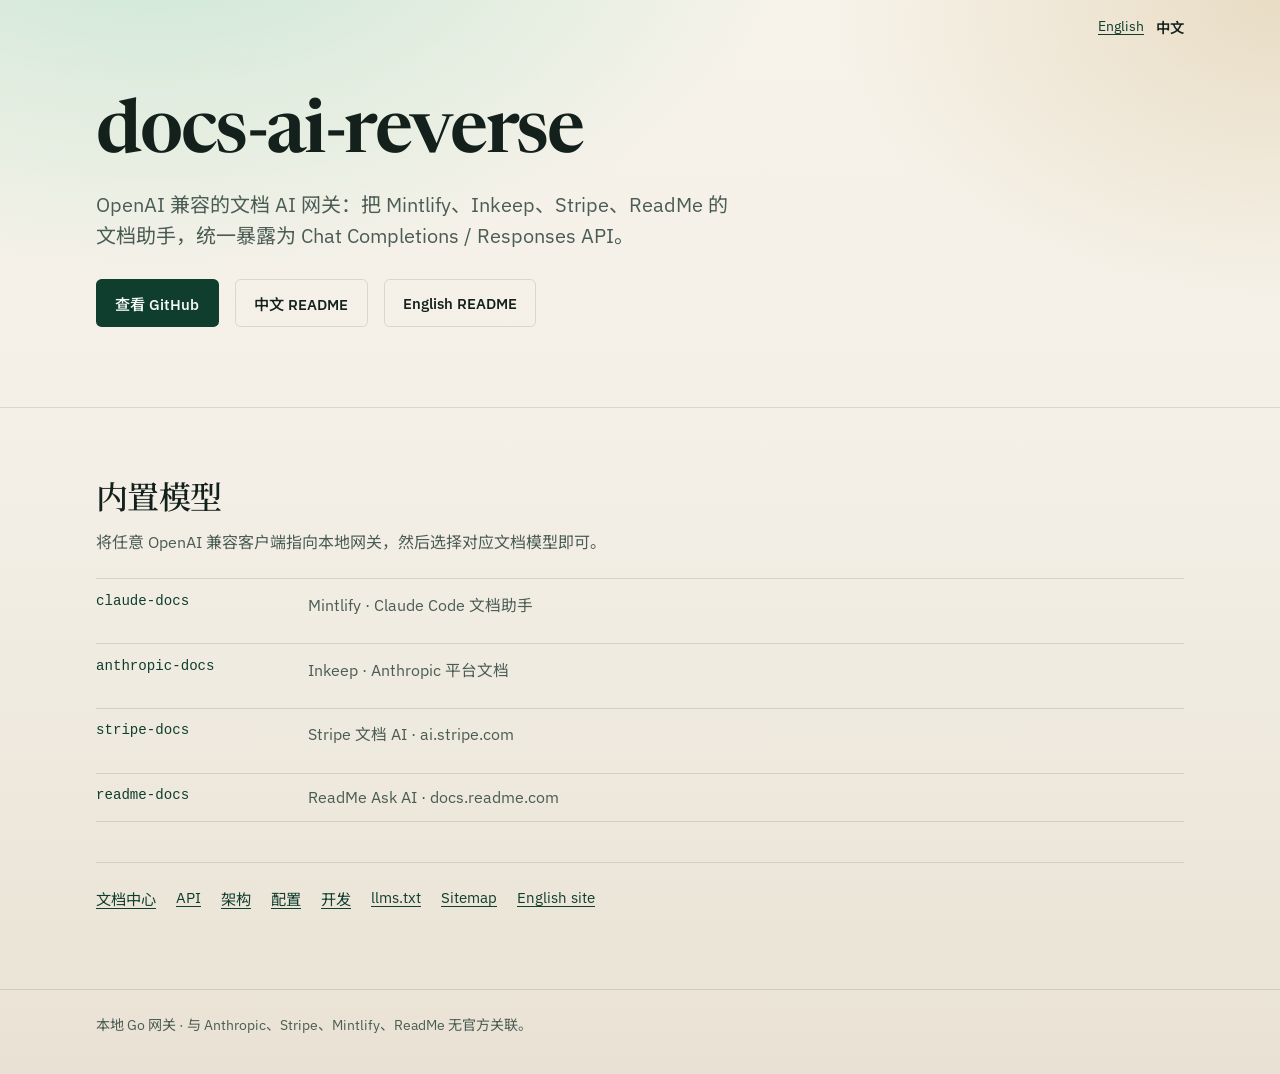
==== docs/zh.html @ 393c2a9c "Add bilingual EN/ZH SEO surfaces and refresh GitHub discovery metadata. Co-authored-by: Cursor <curs" ====
<!DOCTYPE html>
<html lang="zh-CN">
<head>
  <meta charset="utf-8" />
  <meta name="viewport" content="width=device-width, initial-scale=1" />
  <title>docs-ai-reverse — OpenAI 兼容的文档 AI 网关</title>
  <meta name="description" content="docs-ai-reverse：将 Mintlify、Inkeep、Stripe、ReadMe 文档 AI 适配为 OpenAI Chat Completions / Responses 的本地 Go 网关。支持 Claude 文档、Anthropic 文档、Stripe 文档与 ReadMe Ask AI。" />
  <meta name="keywords" content="OpenAI 兼容, 文档 AI, Docs AI 网关, Mintlify, Inkeep, Stripe 文档, ReadMe Ask AI, Claude 文档, Anthropic 文档, Chat Completions, Responses API, LLM 网关, Go 反向代理" />
  <meta name="author" content="6Kmfi6HP" />
  <meta name="robots" content="index,follow,max-image-preview:large" />
  <link rel="canonical" href="https://6kmfi6hp.github.io/docs-ai-reverse/zh.html" />

  <meta property="og:type" content="website" />
  <meta property="og:site_name" content="docs-ai-reverse" />
  <meta property="og:title" content="docs-ai-reverse — OpenAI 兼容的文档 AI 网关" />
  <meta property="og:description" content="将 Mintlify、Inkeep、Stripe、ReadMe 文档 AI 适配为 OpenAI Chat Completions / Responses API 的本地网关。" />
  <meta property="og:url" content="https://6kmfi6hp.github.io/docs-ai-reverse/zh.html" />
  <meta property="og:locale" content="zh_CN" />
  <meta property="og:locale:alternate" content="en_US" />
  <meta property="og:image" content="https://opengraph.githubassets.com/1/6Kmfi6HP/docs-ai-reverse" />

  <meta name="twitter:card" content="summary_large_image" />
  <meta name="twitter:title" content="docs-ai-reverse — OpenAI 兼容的文档 AI 网关" />
  <meta name="twitter:description" content="本地 Go 网关：Mintlify / Inkeep / Stripe / ReadMe 文档 AI → OpenAI 兼容 API。" />
  <meta name="twitter:image" content="https://opengraph.githubassets.com/1/6Kmfi6HP/docs-ai-reverse" />

  <link rel="alternate" hreflang="zh-CN" href="https://6kmfi6hp.github.io/docs-ai-reverse/zh.html" />
  <link rel="alternate" hreflang="en" href="https://6kmfi6hp.github.io/docs-ai-reverse/" />
  <link rel="alternate" hreflang="x-default" href="https://6kmfi6hp.github.io/docs-ai-reverse/" />
  <link rel="alternate" type="text/plain" title="llms.txt" href="./llms.txt" />
  <link rel="sitemap" type="application/xml" href="./sitemap.xml" />
  <link rel="stylesheet" href="./styles.css" />

  <script type="application/ld+json">
  {
    "@context": "https://schema.org",
    "@type": "SoftwareApplication",
    "name": "docs-ai-reverse",
    "inLanguage": "zh-CN",
    "applicationCategory": "DeveloperApplication",
    "operatingSystem": "跨平台",
    "description": "将 Mintlify、Inkeep、Stripe、ReadMe 文档 AI 适配为 OpenAI Chat Completions / Responses 的本地网关。",
    "url": "https://6kmfi6hp.github.io/docs-ai-reverse/zh.html",
    "codeRepository": "https://github.com/6Kmfi6HP/docs-ai-reverse",
    "programmingLanguage": "Go",
    "author": {"@type": "Person", "name": "6Kmfi6HP", "url": "https://github.com/6Kmfi6HP"},
    "offers": {"@type": "Offer", "price": "0", "priceCurrency": "USD"},
    "keywords": ["OpenAI 兼容", "文档 AI", "Docs AI 网关", "Mintlify", "Inkeep", "Stripe", "ReadMe", "Claude 文档", "LLM 网关"]
  }
  </script>

  <link rel="preconnect" href="https://fonts.googleapis.com" />
  <link rel="preconnect" href="https://fonts.gstatic.com" crossorigin />
  <link href="https://fonts.googleapis.com/css2?family=IBM+Plex+Sans:wght@400;500;600&family=Newsreader:opsz,wght@6..72,500;6..72,600&family=Noto+Sans+SC:wght@400;500;600&family=Noto+Serif+SC:wght@500;600&display=swap" rel="stylesheet" />
</head>
<body>
  <div class="wrap">
    <nav class="lang" aria-label="语言">
      <a href="./" lang="en">English</a>
      <a href="./zh.html" aria-current="page">中文</a>
    </nav>
  </div>

  <header class="hero">
    <div class="wrap">
      <h1 class="brand">docs-ai-reverse</h1>
      <p class="lede">
        OpenAI 兼容的文档 AI 网关：把 Mintlify、Inkeep、Stripe、ReadMe
        的文档助手，统一暴露为 Chat Completions / Responses API。
      </p>
      <div class="cta">
        <a class="btn btn-primary" href="https://github.com/6Kmfi6HP/docs-ai-reverse">查看 GitHub</a>
        <a class="btn btn-ghost" href="https://github.com/6Kmfi6HP/docs-ai-reverse/blob/main/README.md">中文 README</a>
        <a class="btn btn-ghost" href="https://github.com/6Kmfi6HP/docs-ai-reverse/blob/main/README.en.md">English README</a>
      </div>
    </div>
  </header>

  <main>
    <div class="wrap">
      <h2>内置模型</h2>
      <p class="section-copy">
        将任意 OpenAI 兼容客户端指向本地网关，然后选择对应文档模型即可。
      </p>
      <ul class="models">
        <li><code>claude-docs</code><span>Mintlify · Claude Code 文档助手</span></li>
        <li><code>anthropic-docs</code><span>Inkeep · Anthropic 平台文档</span></li>
        <li><code>stripe-docs</code><span>Stripe 文档 AI · ai.stripe.com</span></li>
        <li><code>readme-docs</code><span>ReadMe Ask AI · docs.readme.com</span></li>
      </ul>

      <nav class="links" aria-label="文档">
        <a href="./index.md">文档中心</a>
        <a href="./api.md">API</a>
        <a href="./architecture.md">架构</a>
        <a href="./configuration.md">配置</a>
        <a href="./development.md">开发</a>
        <a href="./llms.txt">llms.txt</a>
        <a href="./sitemap.xml">Sitemap</a>
        <a href="./" lang="en">English site</a>
      </nav>
    </div>
  </main>

  <footer>
    <div class="wrap">
      本地 Go 网关 · 与 Anthropic、Stripe、Mintlify、ReadMe 无官方关联。
    </div>
  </footer>
</body>
</html>
---- docs/styles.css ----
:root {
  --ink: #14201c;
  --muted: #4a5c54;
  --paper: #f3efe6;
  --leaf: #1f6b4f;
  --leaf-deep: #0f3d2e;
  --glow: #c8e6d4;
  --line: rgba(20, 32, 28, 0.12);
  --max: 68rem;
}

* { box-sizing: border-box; }
html { scroll-behavior: smooth; }
body {
  margin: 0;
  color: var(--ink);
  font-family: "IBM Plex Sans", "Noto Sans SC", sans-serif;
  background:
    radial-gradient(1200px 700px at 12% -10%, var(--glow), transparent 55%),
    radial-gradient(900px 600px at 100% 0%, #e8dcc4, transparent 50%),
    linear-gradient(180deg, #f7f3ea 0%, var(--paper) 45%, #e9e2d4 100%);
  min-height: 100vh;
}

a { color: var(--leaf-deep); text-underline-offset: 0.18em; }
a:hover { color: var(--leaf); }

.wrap {
  width: min(100% - 2.5rem, var(--max));
  margin-inline: auto;
}

.lang {
  display: flex;
  justify-content: flex-end;
  gap: 0.75rem;
  padding: 1rem 0 0;
  font-size: 0.9rem;
}
.lang a[aria-current="page"] {
  color: var(--ink);
  font-weight: 600;
  text-decoration: none;
}

header.hero {
  padding: clamp(2rem, 6vw, 4rem) 0 clamp(3rem, 7vw, 5rem);
  border-bottom: 1px solid var(--line);
  animation: rise 700ms ease-out both;
}

.brand {
  font-family: "Newsreader", "Noto Serif SC", Georgia, serif;
  font-size: clamp(2.6rem, 7vw, 4.6rem);
  font-weight: 600;
  letter-spacing: -0.03em;
  line-height: 0.95;
  margin: 0 0 1.1rem;
}

.lede {
  max-width: 40rem;
  font-size: clamp(1.05rem, 2.2vw, 1.25rem);
  line-height: 1.55;
  color: var(--muted);
  margin: 0 0 1.75rem;
}

.cta {
  display: flex;
  flex-wrap: wrap;
  gap: 0.75rem 1rem;
}

.btn {
  display: inline-flex;
  align-items: center;
  justify-content: center;
  padding: 0.75rem 1.15rem;
  border-radius: 0.35rem;
  text-decoration: none;
  font-weight: 550;
  font-size: 0.95rem;
  border: 1px solid transparent;
  transition: transform 160ms ease, background 160ms ease, border-color 160ms ease;
}
.btn:hover { transform: translateY(-1px); }
.btn-primary {
  background: var(--leaf-deep);
  color: #f5faf7;
}
.btn-primary:hover { background: var(--leaf); color: #fff; }
.btn-ghost {
  background: transparent;
  border-color: var(--line);
  color: var(--ink);
}

main {
  padding: clamp(2.5rem, 6vw, 4rem) 0 5rem;
  animation: rise 900ms ease-out 120ms both;
}

h2 {
  font-family: "Newsreader", "Noto Serif SC", Georgia, serif;
  font-size: clamp(1.5rem, 3vw, 2rem);
  font-weight: 550;
  margin: 0 0 0.75rem;
  letter-spacing: -0.02em;
}

.section-copy {
  color: var(--muted);
  max-width: 40rem;
  line-height: 1.55;
  margin: 0 0 1.5rem;
}

.models {
  display: grid;
  gap: 0.85rem;
  margin: 0;
  padding: 0;
  list-style: none;
}
.models li {
  display: grid;
  grid-template-columns: minmax(9rem, 12rem) 1fr;
  gap: 0.75rem 1.25rem;
  padding: 0.85rem 0;
  border-top: 1px solid var(--line);
  font-size: 0.98rem;
}
.models li:last-child { border-bottom: 1px solid var(--line); }
.models code {
  font-family: ui-monospace, SFMono-Regular, Menlo, Consolas, monospace;
  font-size: 0.9em;
  color: var(--leaf-deep);
}
.models span { color: var(--muted); }

.links {
  display: flex;
  flex-wrap: wrap;
  gap: 0.65rem 1.25rem;
  margin-top: 2.5rem;
  padding-top: 1.5rem;
  border-top: 1px solid var(--line);
  font-size: 0.95rem;
}

footer {
  border-top: 1px solid var(--line);
  padding: 1.5rem 0 2.5rem;
  color: var(--muted);
  font-size: 0.88rem;
  animation: rise 1000ms ease-out 200ms both;
}

@keyframes rise {
  from { opacity: 0; transform: translateY(12px); }
  to { opacity: 1; transform: translateY(0); }
}

@media (max-width: 640px) {
  .models li {
    grid-template-columns: 1fr;
    gap: 0.25rem;
  }
}
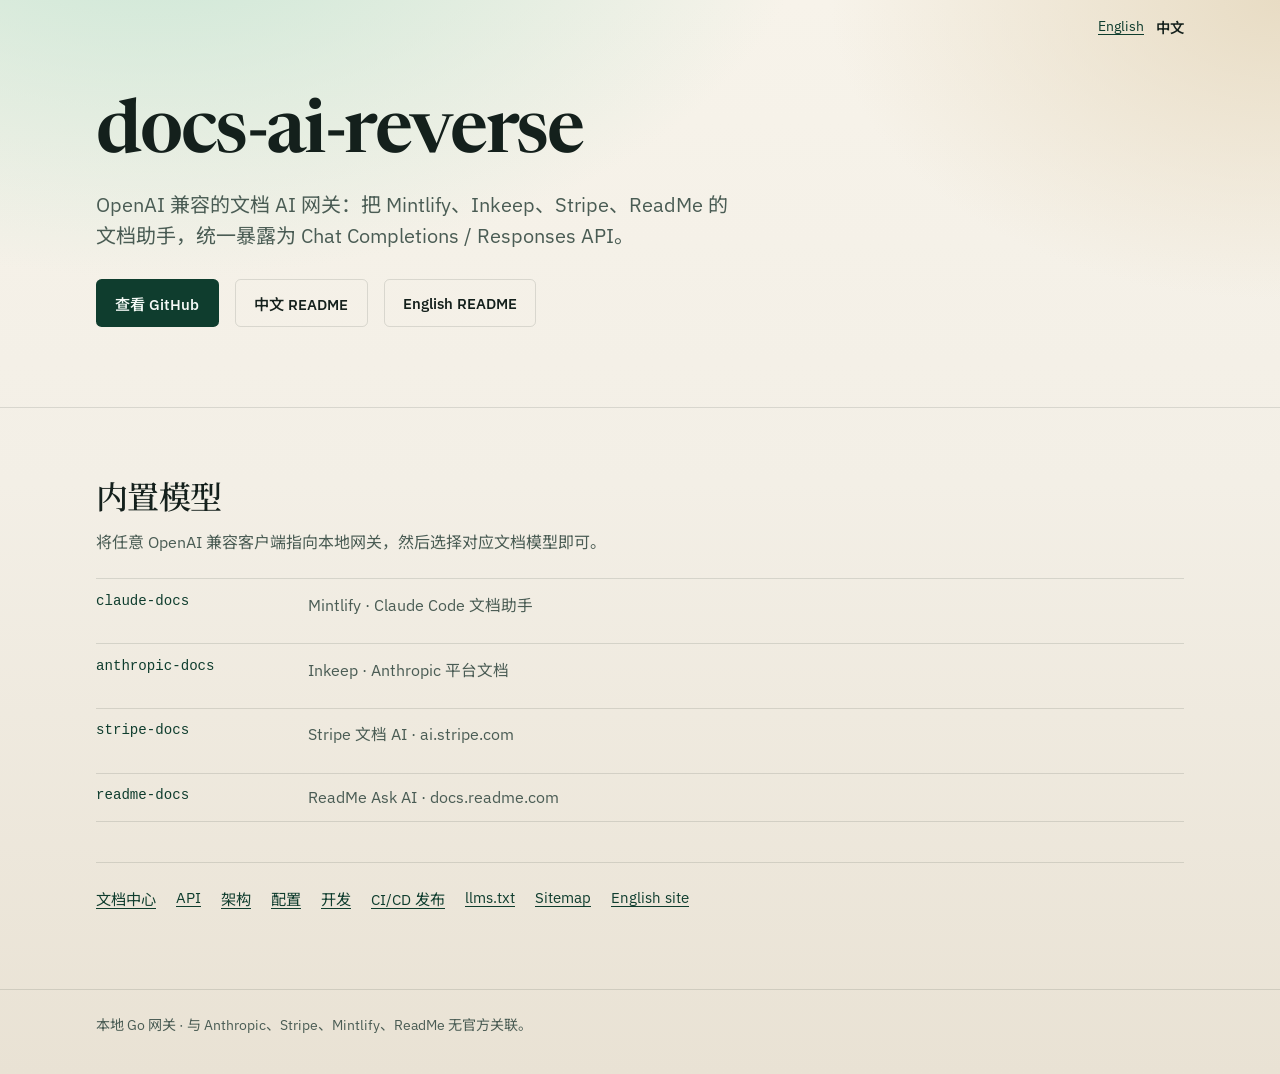
==== commit 91aa27bc: "Add GitHub Actions CI/CD for SemVer releases and GHCR images. Enable automated testing on main/PRs a" ====
--- a/docs/zh.html
+++ b/docs/zh.html
@@ -95,6 +95,7 @@
         <a href="./architecture.md">架构</a>
         <a href="./configuration.md">配置</a>
         <a href="./development.md">开发</a>
+        <a href="./ci-cd.md">CI/CD 发布</a>
         <a href="./llms.txt">llms.txt</a>
         <a href="./sitemap.xml">Sitemap</a>
         <a href="./" lang="en">English site</a>
